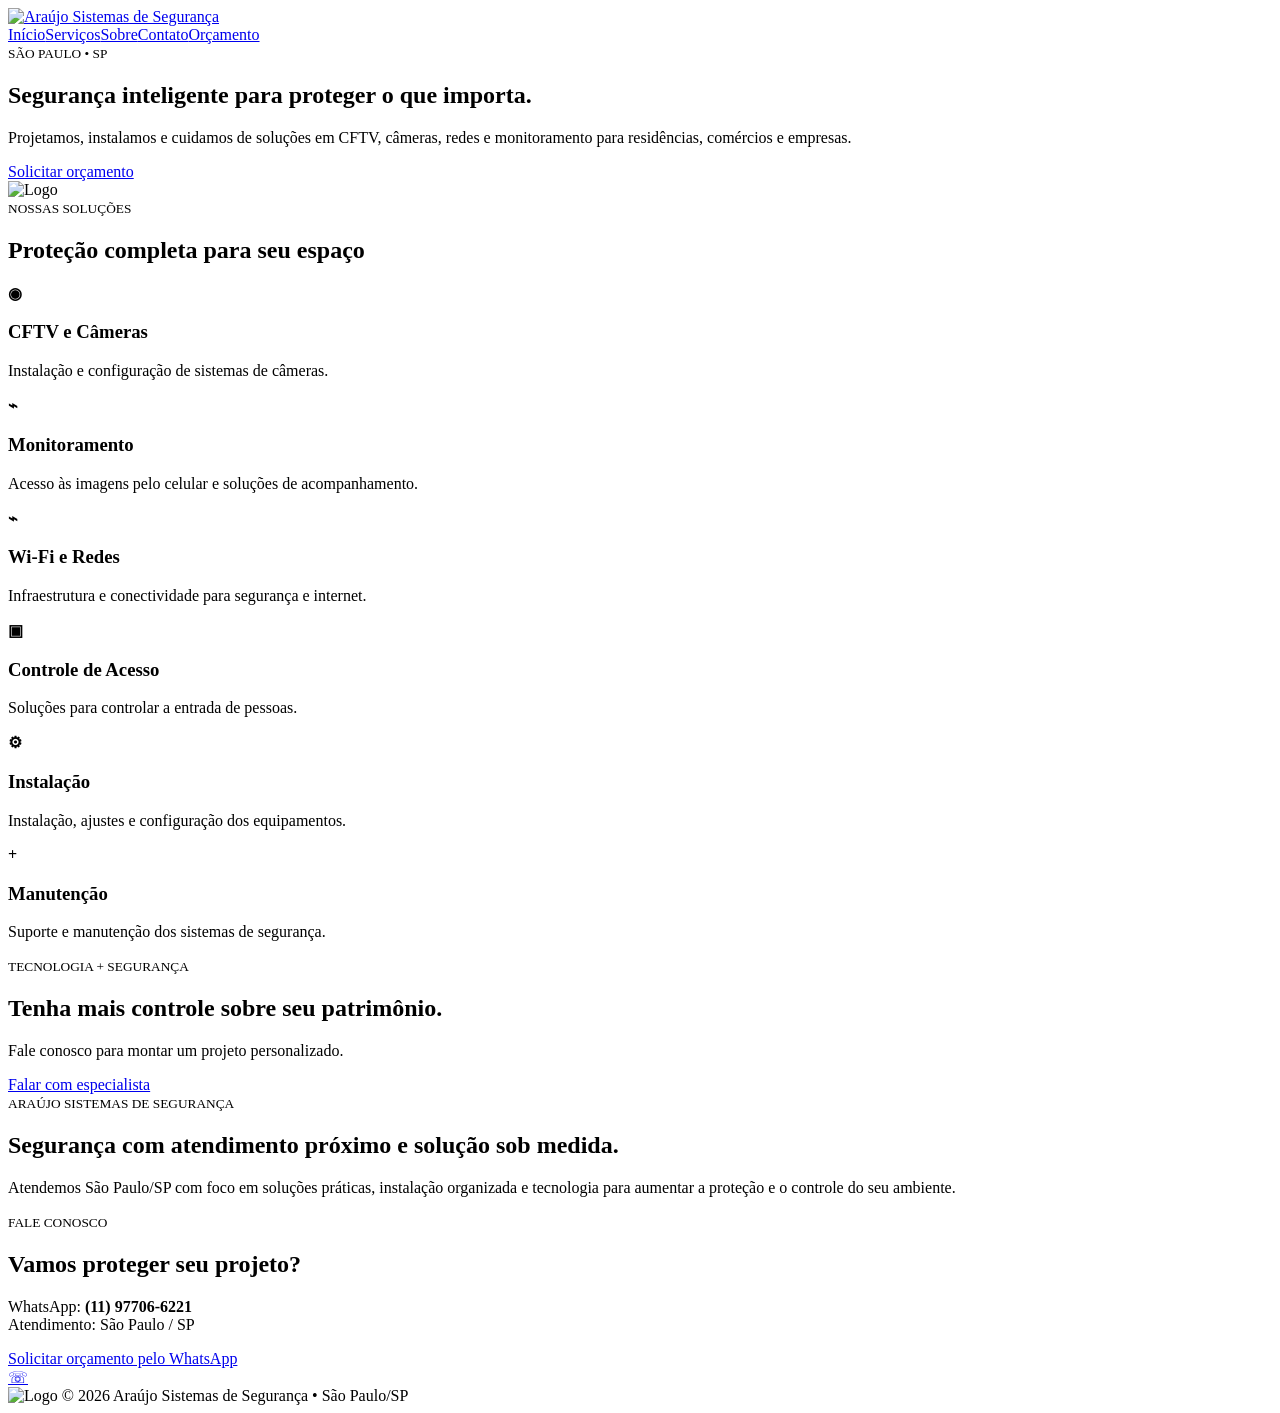
==== index.html @ f9201869 "Criar página inicial do site" ====
<!DOCTYPE html>
<html lang="pt-BR"><head><meta charset="UTF-8"><meta name="viewport" content="width=device-width,initial-scale=1"><meta name="description" content="Araújo Sistemas de Segurança — CFTV, câmeras, redes e soluções de segurança em São Paulo/SP."><title>Araújo Sistemas de Segurança | CFTV</title><link rel="stylesheet" href="style.css"></head><body><header><div class="nav"><a href="#inicio"><img src="logo.png" alt="Araújo Sistemas de Segurança"></a><nav><a href="#inicio">Início</a><a href="#servicos">Serviços</a><a href="#sobre">Sobre</a><a href="#contato">Contato</a><a class="cta" href="https://wa.me/5511977066221?text=Olá!%20Gostaria%20de%20solicitar%20um%20orçamento." target="_blank">Orçamento</a></nav></div></header><main><section id="inicio" class="hero"><div><small>SÃO PAULO • SP</small><h1>Segurança inteligente para proteger o que importa.</h1><p>Projetamos, instalamos e cuidamos de soluções em CFTV, câmeras, redes e monitoramento para residências, comércios e empresas.</p><a class="button" href="https://wa.me/5511977066221?text=Olá!%20Gostaria%20de%20solicitar%20um%20orçamento." target="_blank">Solicitar orçamento</a></div><div class="hero-logo"><img src="logo.png" alt="Logo"></div></section><section id="servicos"><small>NOSSAS SOLUÇÕES</small><h2>Proteção completa para seu espaço</h2><div class="cards"><article><b>◉</b><h3>CFTV e Câmeras</h3><p>Instalação e configuração de sistemas de câmeras.</p></article><article><b>⌁</b><h3>Monitoramento</h3><p>Acesso às imagens pelo celular e soluções de acompanhamento.</p></article><article><b>⌁</b><h3>Wi-Fi e Redes</h3><p>Infraestrutura e conectividade para segurança e internet.</p></article><article><b>▣</b><h3>Controle de Acesso</h3><p>Soluções para controlar a entrada de pessoas.</p></article><article><b>⚙</b><h3>Instalação</h3><p>Instalação, ajustes e configuração dos equipamentos.</p></article><article><b>+</b><h3>Manutenção</h3><p>Suporte e manutenção dos sistemas de segurança.</p></article></div></section><section class="banner"><small>TECNOLOGIA + SEGURANÇA</small><h2>Tenha mais controle sobre seu patrimônio.</h2><p>Fale conosco para montar um projeto personalizado.</p><a class="button" href="https://wa.me/5511977066221?text=Olá!%20Quero%20saber%20mais%20sobre%20as%20soluções%20de%20segurança." target="_blank">Falar com especialista</a></section><section id="sobre" class="about"><small>ARAÚJO SISTEMAS DE SEGURANÇA</small><h2>Segurança com atendimento próximo e solução sob medida.</h2><p>Atendemos São Paulo/SP com foco em soluções práticas, instalação organizada e tecnologia para aumentar a proteção e o controle do seu ambiente.</p></section><section id="contato" class="contact"><small>FALE CONOSCO</small><h2>Vamos proteger seu projeto?</h2><p>WhatsApp: <strong>(11) 97706-6221</strong><br>Atendimento: São Paulo / SP</p><a class="button" href="https://wa.me/5511977066221?text=Olá!%20Vim%20pelo%20site%20Araújo%20Sistemas%20de%20Segurança%20e%20gostaria%20de%20um%20orçamento." target="_blank">Solicitar orçamento pelo WhatsApp</a></section></main><a class="whatsapp" href="https://wa.me/5511977066221?text=Olá!%20Gostaria%20de%20um%20orçamento." target="_blank">☏</a><footer><img src="logo.png" alt="Logo"> © 2026 Araújo Sistemas de Segurança • São Paulo/SP</footer></body></html>
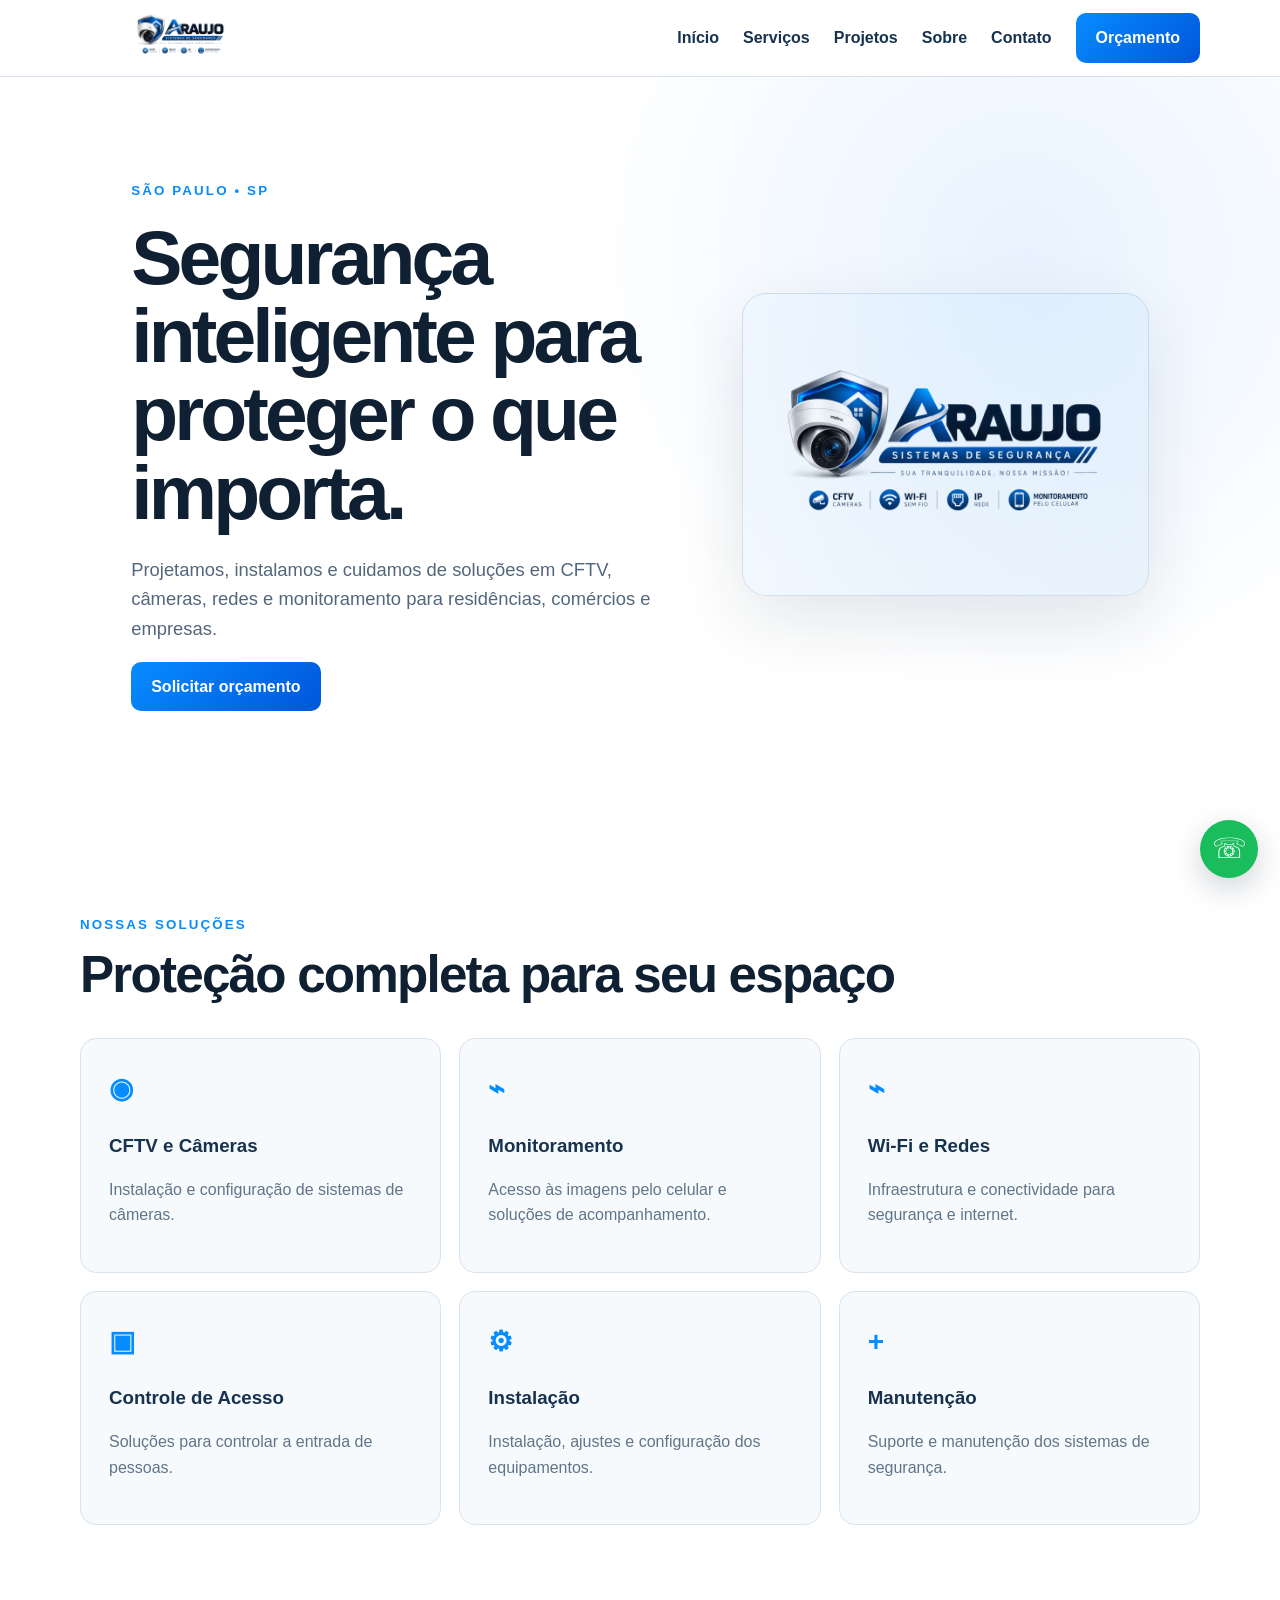
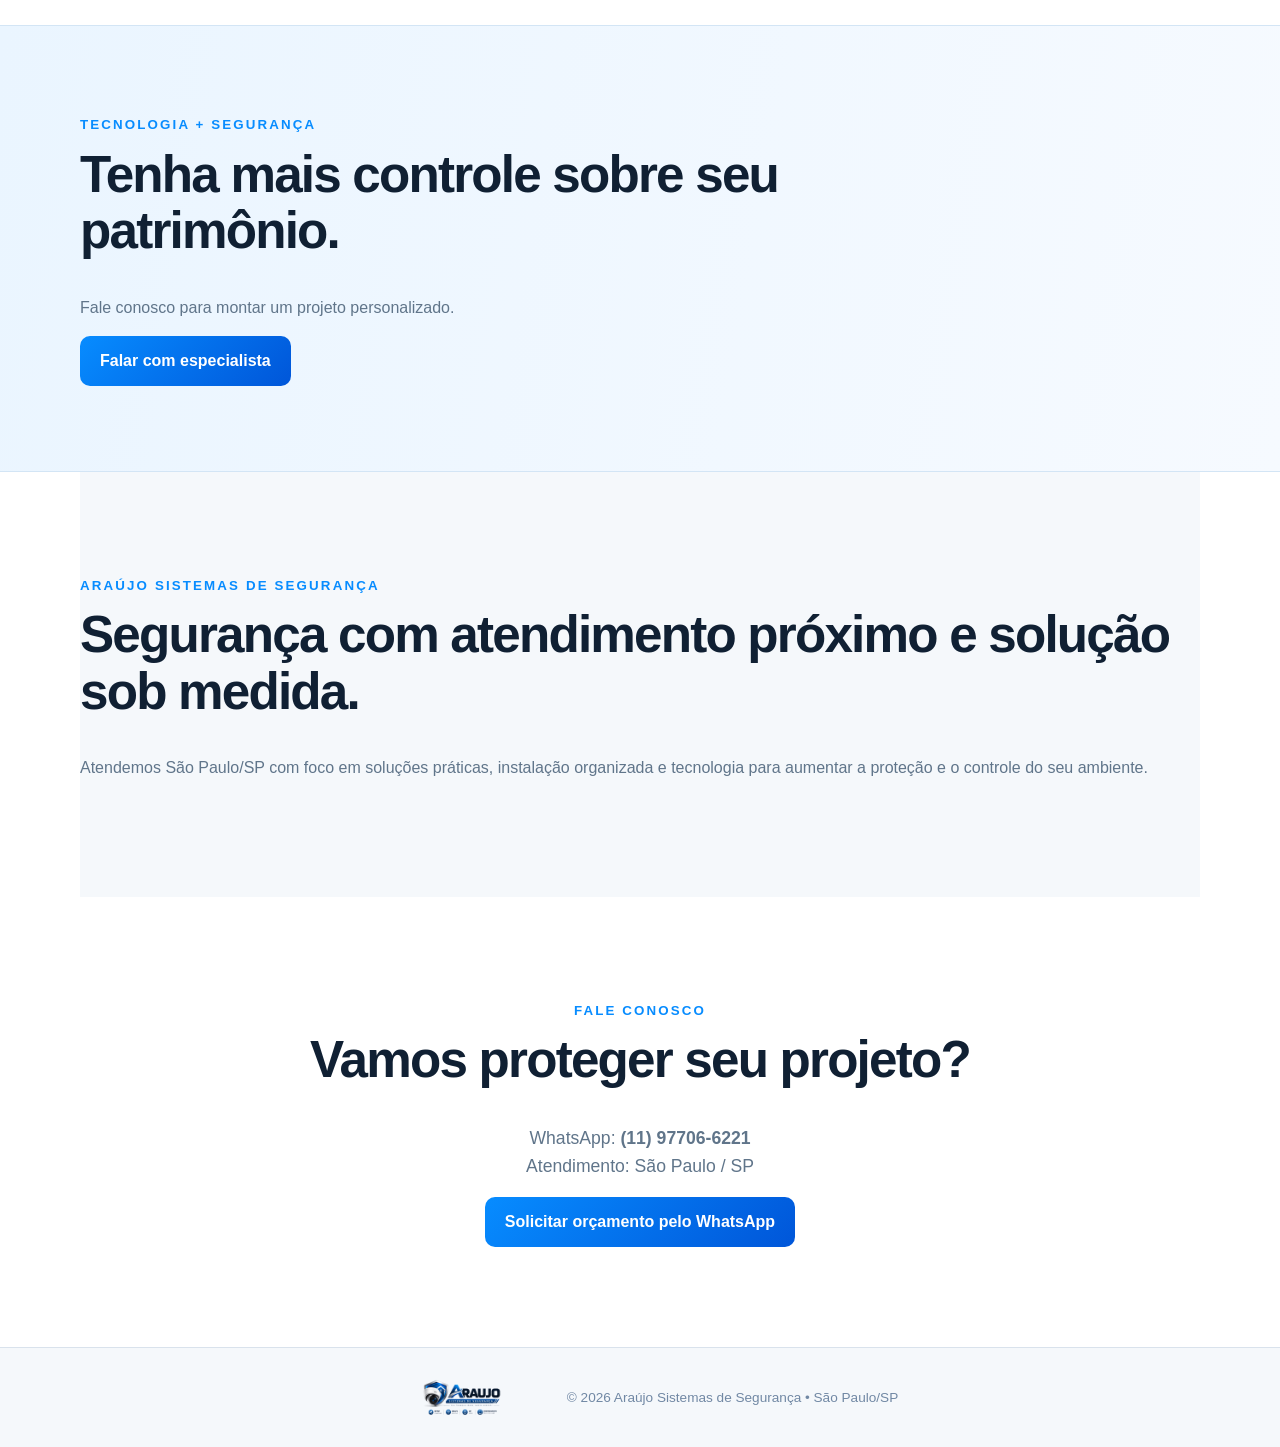
==== commit 8841a341: "Adicionar link para página Projetos" ====
--- a/index.html
+++ b/index.html
@@ -1,2 +1,2 @@
 <!DOCTYPE html>
-<html lang="pt-BR"><head><meta charset="UTF-8"><meta name="viewport" content="width=device-width,initial-scale=1"><meta name="description" content="Araújo Sistemas de Segurança — CFTV, câmeras, redes e soluções de segurança em São Paulo/SP."><title>Araújo Sistemas de Segurança | CFTV</title><link rel="stylesheet" href="style.css"></head><body><header><div class="nav"><a href="#inicio"><img src="logo.png" alt="Araújo Sistemas de Segurança"></a><nav><a href="#inicio">Início</a><a href="#servicos">Serviços</a><a href="#sobre">Sobre</a><a href="#contato">Contato</a><a class="cta" href="https://wa.me/5511977066221?text=Olá!%20Gostaria%20de%20solicitar%20um%20orçamento." target="_blank">Orçamento</a></nav></div></header><main><section id="inicio" class="hero"><div><small>SÃO PAULO • SP</small><h1>Segurança inteligente para proteger o que importa.</h1><p>Projetamos, instalamos e cuidamos de soluções em CFTV, câmeras, redes e monitoramento para residências, comércios e empresas.</p><a class="button" href="https://wa.me/5511977066221?text=Olá!%20Gostaria%20de%20solicitar%20um%20orçamento." target="_blank">Solicitar orçamento</a></div><div class="hero-logo"><img src="logo.png" alt="Logo"></div></section><section id="servicos"><small>NOSSAS SOLUÇÕES</small><h2>Proteção completa para seu espaço</h2><div class="cards"><article><b>◉</b><h3>CFTV e Câmeras</h3><p>Instalação e configuração de sistemas de câmeras.</p></article><article><b>⌁</b><h3>Monitoramento</h3><p>Acesso às imagens pelo celular e soluções de acompanhamento.</p></article><article><b>⌁</b><h3>Wi-Fi e Redes</h3><p>Infraestrutura e conectividade para segurança e internet.</p></article><article><b>▣</b><h3>Controle de Acesso</h3><p>Soluções para controlar a entrada de pessoas.</p></article><article><b>⚙</b><h3>Instalação</h3><p>Instalação, ajustes e configuração dos equipamentos.</p></article><article><b>+</b><h3>Manutenção</h3><p>Suporte e manutenção dos sistemas de segurança.</p></article></div></section><section class="banner"><small>TECNOLOGIA + SEGURANÇA</small><h2>Tenha mais controle sobre seu patrimônio.</h2><p>Fale conosco para montar um projeto personalizado.</p><a class="button" href="https://wa.me/5511977066221?text=Olá!%20Quero%20saber%20mais%20sobre%20as%20soluções%20de%20segurança." target="_blank">Falar com especialista</a></section><section id="sobre" class="about"><small>ARAÚJO SISTEMAS DE SEGURANÇA</small><h2>Segurança com atendimento próximo e solução sob medida.</h2><p>Atendemos São Paulo/SP com foco em soluções práticas, instalação organizada e tecnologia para aumentar a proteção e o controle do seu ambiente.</p></section><section id="contato" class="contact"><small>FALE CONOSCO</small><h2>Vamos proteger seu projeto?</h2><p>WhatsApp: <strong>(11) 97706-6221</strong><br>Atendimento: São Paulo / SP</p><a class="button" href="https://wa.me/5511977066221?text=Olá!%20Vim%20pelo%20site%20Araújo%20Sistemas%20de%20Segurança%20e%20gostaria%20de%20um%20orçamento." target="_blank">Solicitar orçamento pelo WhatsApp</a></section></main><a class="whatsapp" href="https://wa.me/5511977066221?text=Olá!%20Gostaria%20de%20um%20orçamento." target="_blank">☏</a><footer><img src="logo.png" alt="Logo"> © 2026 Araújo Sistemas de Segurança • São Paulo/SP</footer></body></html>+<html lang="pt-BR"><head><meta charset="UTF-8"><meta name="viewport" content="width=device-width,initial-scale=1"><meta name="description" content="Araújo Sistemas de Segurança — CFTV, câmeras, redes e soluções de segurança em São Paulo/SP."><title>Araújo Sistemas de Segurança | CFTV</title><link rel="stylesheet" href="style.css"></head><body><header><div class="nav"><a href="#inicio"><img src="logo.png" alt="Araújo Sistemas de Segurança"></a><nav><a href="#inicio">Início</a><a href="#servicos">Serviços</a><a href="projetos.html">Projetos</a><a href="#sobre">Sobre</a><a href="#contato">Contato</a><a class="cta" href="https://wa.me/5511977066221?text=Olá!%20Gostaria%20de%20solicitar%20um%20orçamento." target="_blank">Orçamento</a></nav></div></header><main><section id="inicio" class="hero"><div><small>SÃO PAULO • SP</small><h1>Segurança inteligente para proteger o que importa.</h1><p>Projetamos, instalamos e cuidamos de soluções em CFTV, câmeras, redes e monitoramento para residências, comércios e empresas.</p><a class="button" href="https://wa.me/5511977066221?text=Olá!%20Gostaria%20de%20solicitar%20um%20orçamento." target="_blank">Solicitar orçamento</a></div><div class="hero-logo"><img src="logo.png" alt="Logo"></div></section><section id="servicos"><small>NOSSAS SOLUÇÕES</small><h2>Proteção completa para seu espaço</h2><div class="cards"><article><b>◉</b><h3>CFTV e Câmeras</h3><p>Instalação e configuração de sistemas de câmeras.</p></article><article><b>⌁</b><h3>Monitoramento</h3><p>Acesso às imagens pelo celular e soluções de acompanhamento.</p></article><article><b>⌁</b><h3>Wi-Fi e Redes</h3><p>Infraestrutura e conectividade para segurança e internet.</p></article><article><b>▣</b><h3>Controle de Acesso</h3><p>Soluções para controlar a entrada de pessoas.</p></article><article><b>⚙</b><h3>Instalação</h3><p>Instalação, ajustes e configuração dos equipamentos.</p></article><article><b>+</b><h3>Manutenção</h3><p>Suporte e manutenção dos sistemas de segurança.</p></article></div></section><section class="banner"><small>TECNOLOGIA + SEGURANÇA</small><h2>Tenha mais controle sobre seu patrimônio.</h2><p>Fale conosco para montar um projeto personalizado.</p><a class="button" href="https://wa.me/5511977066221?text=Olá!%20Quero%20saber%20mais%20sobre%20as%20soluções%20de%20segurança." target="_blank">Falar com especialista</a></section><section id="sobre" class="about"><small>ARAÚJO SISTEMAS DE SEGURANÇA</small><h2>Segurança com atendimento próximo e solução sob medida.</h2><p>Atendemos São Paulo/SP com foco em soluções práticas, instalação organizada e tecnologia para aumentar a proteção e o controle do seu ambiente.</p></section><section id="contato" class="contact"><small>FALE CONOSCO</small><h2>Vamos proteger seu projeto?</h2><p>WhatsApp: <strong>(11) 97706-6221</strong><br>Atendimento: São Paulo / SP</p><a class="button" href="https://wa.me/5511977066221?text=Olá!%20Vim%20pelo%20site%20Araújo%20Sistemas%20de%20Segurança%20e%20gostaria%20de%20um%20orçamento." target="_blank">Solicitar orçamento pelo WhatsApp</a></section></main><a class="whatsapp" href="https://wa.me/5511977066221?text=Olá!%20Gostaria%20de%20um%20orçamento." target="_blank">☏</a><footer><img src="logo.png" alt="Logo"> © 2026 Araújo Sistemas de Segurança • São Paulo/SP</footer></body></html>
--- a/style.css
+++ b/style.css
@@ -0,0 +1 @@
+*{box-sizing:border-box}html{scroll-behavior:smooth}body{margin:0;background:#fff;color:#102033;font-family:Arial,Helvetica,sans-serif;line-height:1.6}header{position:sticky;top:0;z-index:5;background:#fffffff2;border-bottom:1px solid #d9e2ec;backdrop-filter:blur(12px)}.nav{width:min(1120px,92%);margin:auto;min-height:76px;display:flex;align-items:center;justify-content:space-between;gap:25px}.nav img{width:200px;max-height:62px;object-fit:contain}.nav nav{display:flex;gap:24px;align-items:center}.nav a{color:#17324f;text-decoration:none;font-weight:700}.nav nav a:hover{color:#078cff}.cta,.button{background:linear-gradient(135deg,#078cff,#0056d9);color:#fff!important;padding:12px 20px;border-radius:10px;text-decoration:none;font-weight:800;display:inline-block}.hero{padding:100px 4%;width:min(1120px,92%);margin:auto;min-height:620px;display:grid;grid-template-columns:1.15fr .85fr;gap:60px;align-items:center}.hero:before{content:"";position:absolute;inset:76px 0 auto;height:600px;background:radial-gradient(circle at 80% 30%,#087dff18,transparent 40%);pointer-events:none}.hero small,section>small{color:#078cff;font-weight:800;letter-spacing:.16em}.hero h1{font-size:clamp(2.8rem,6vw,5rem);line-height:1.02;letter-spacing:-.05em;margin:15px 0 24px;color:#102033}.hero p{font-size:1.15rem;color:#52677d;max-width:680px}.hero-logo{padding:35px;border:1px solid #d5e0eb;border-radius:24px;background:linear-gradient(145deg,#f7fbff,#edf5fc);box-shadow:0 25px 70px #1020331c}.hero-logo img{width:100%;border-radius:10px}section:not(.hero){width:min(1120px,92%);margin:auto;padding:100px 0}h2{font-size:clamp(2rem,4vw,3.2rem);line-height:1.1;letter-spacing:-.035em;margin:10px 0 35px;color:#102033}.cards{display:grid;grid-template-columns:repeat(3,1fr);gap:18px}.cards article{padding:28px;border:1px solid #d9e3ed;background:#f7fafc;border-radius:16px}.cards b{font-size:28px;color:#078cff}.cards h3{margin-bottom:8px;color:#17324f}.cards p,.about p,.contact p,.banner p{color:#60758a}.banner{max-width:none!important;width:100%!important;padding:85px max(4%,calc((100% - 1120px)/2))!important;background:linear-gradient(100deg,#eaf5ff,#f6faff);border-block:1px solid #d3e5f5}.banner h2{max-width:700px}.about{background:#f5f8fb}.contact{text-align:center}.contact p{font-size:1.1rem}.whatsapp{position:fixed;right:22px;bottom:22px;width:58px;height:58px;border-radius:50%;background:#19bd5b;color:white;text-decoration:none;display:grid;place-items:center;font-size:28px;z-index:10;box-shadow:0 10px 30px #10203333}footer{border-top:1px solid #d9e2ec;background:#f5f8fb;color:#7188a4;min-height:100px;display:flex;align-items:center;justify-content:center;gap:25px;padding:20px;text-align:center;font-size:.85rem}footer img{width:160px;max-height:55px;object-fit:contain}@media(max-width:800px){.nav nav{gap:10px}.nav nav a:not(.cta){display:none}.hero{grid-template-columns:1fr;padding:70px 0}.cards{grid-template-columns:1fr 1fr}}@media(max-width:520px){.nav img{width:165px}.cards{grid-template-columns:1fr}.hero h1{font-size:2.7rem}section:not(.hero){padding:70px 0}}
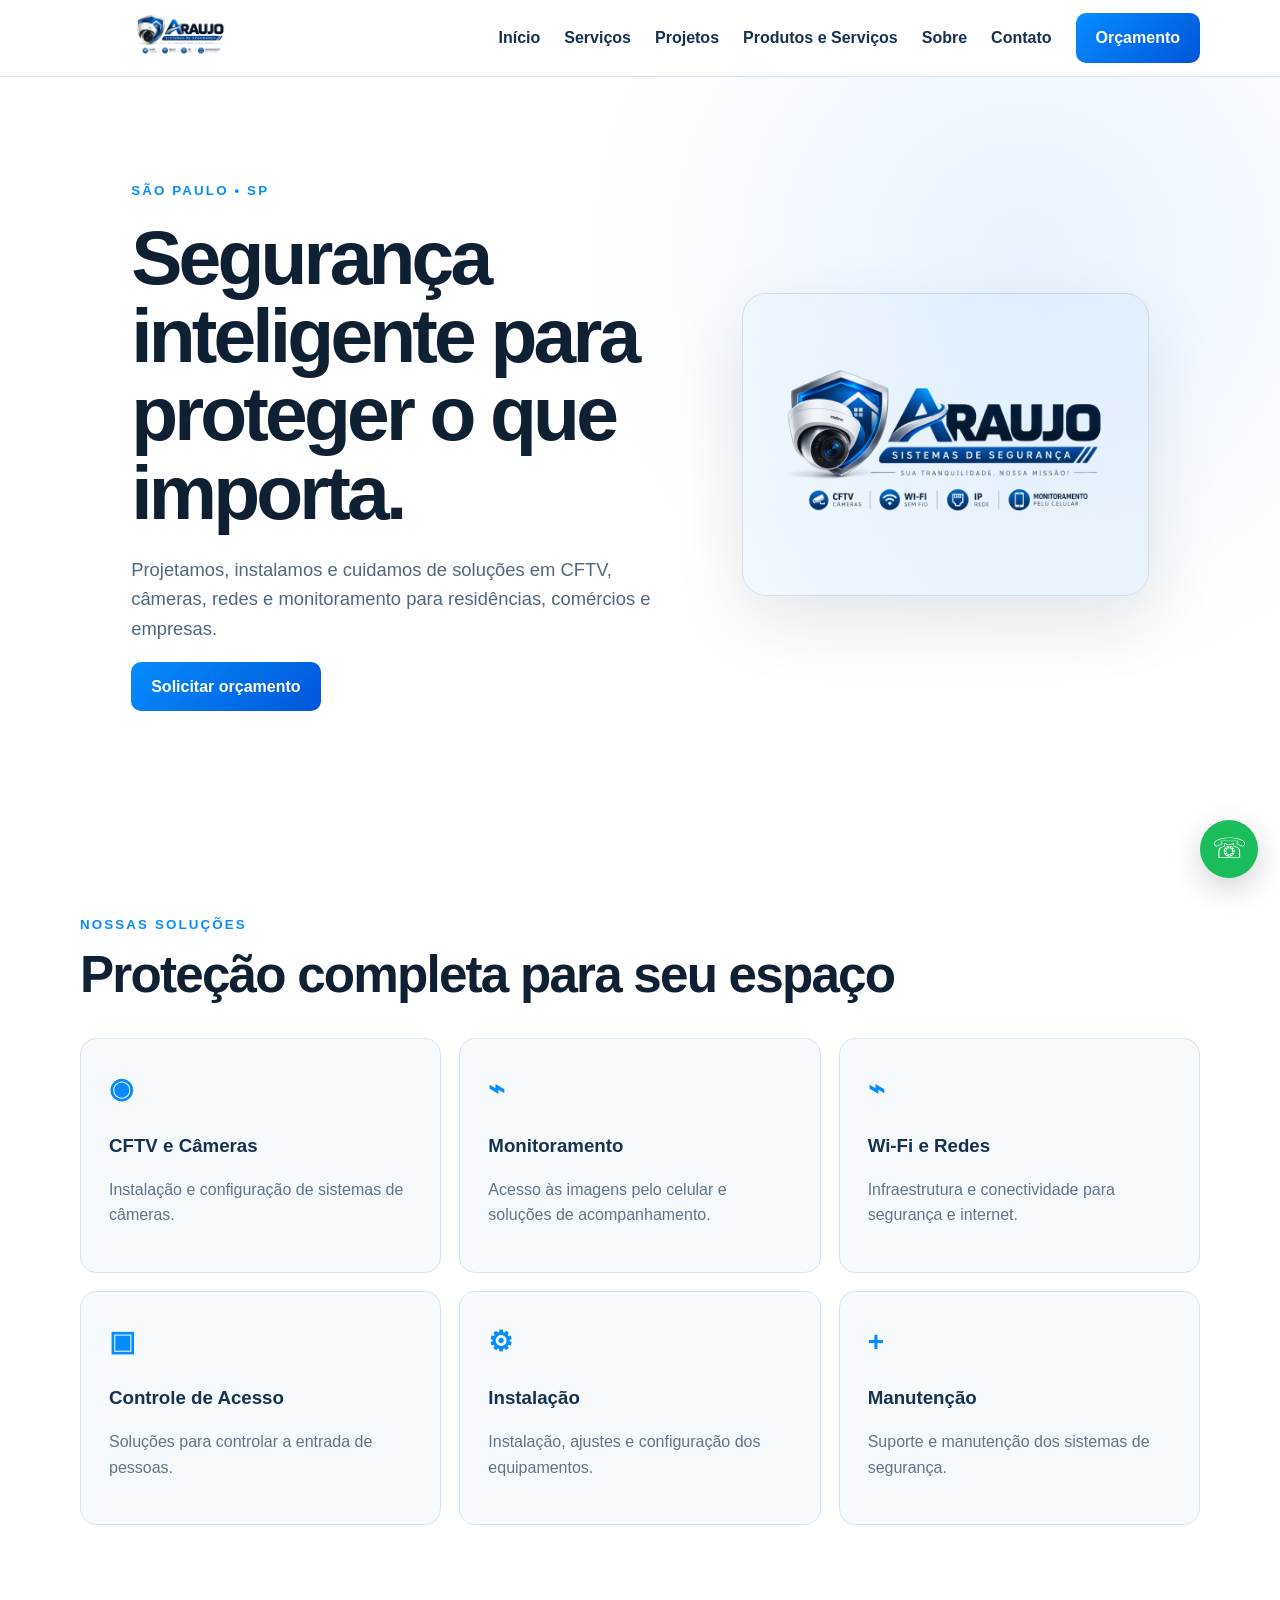
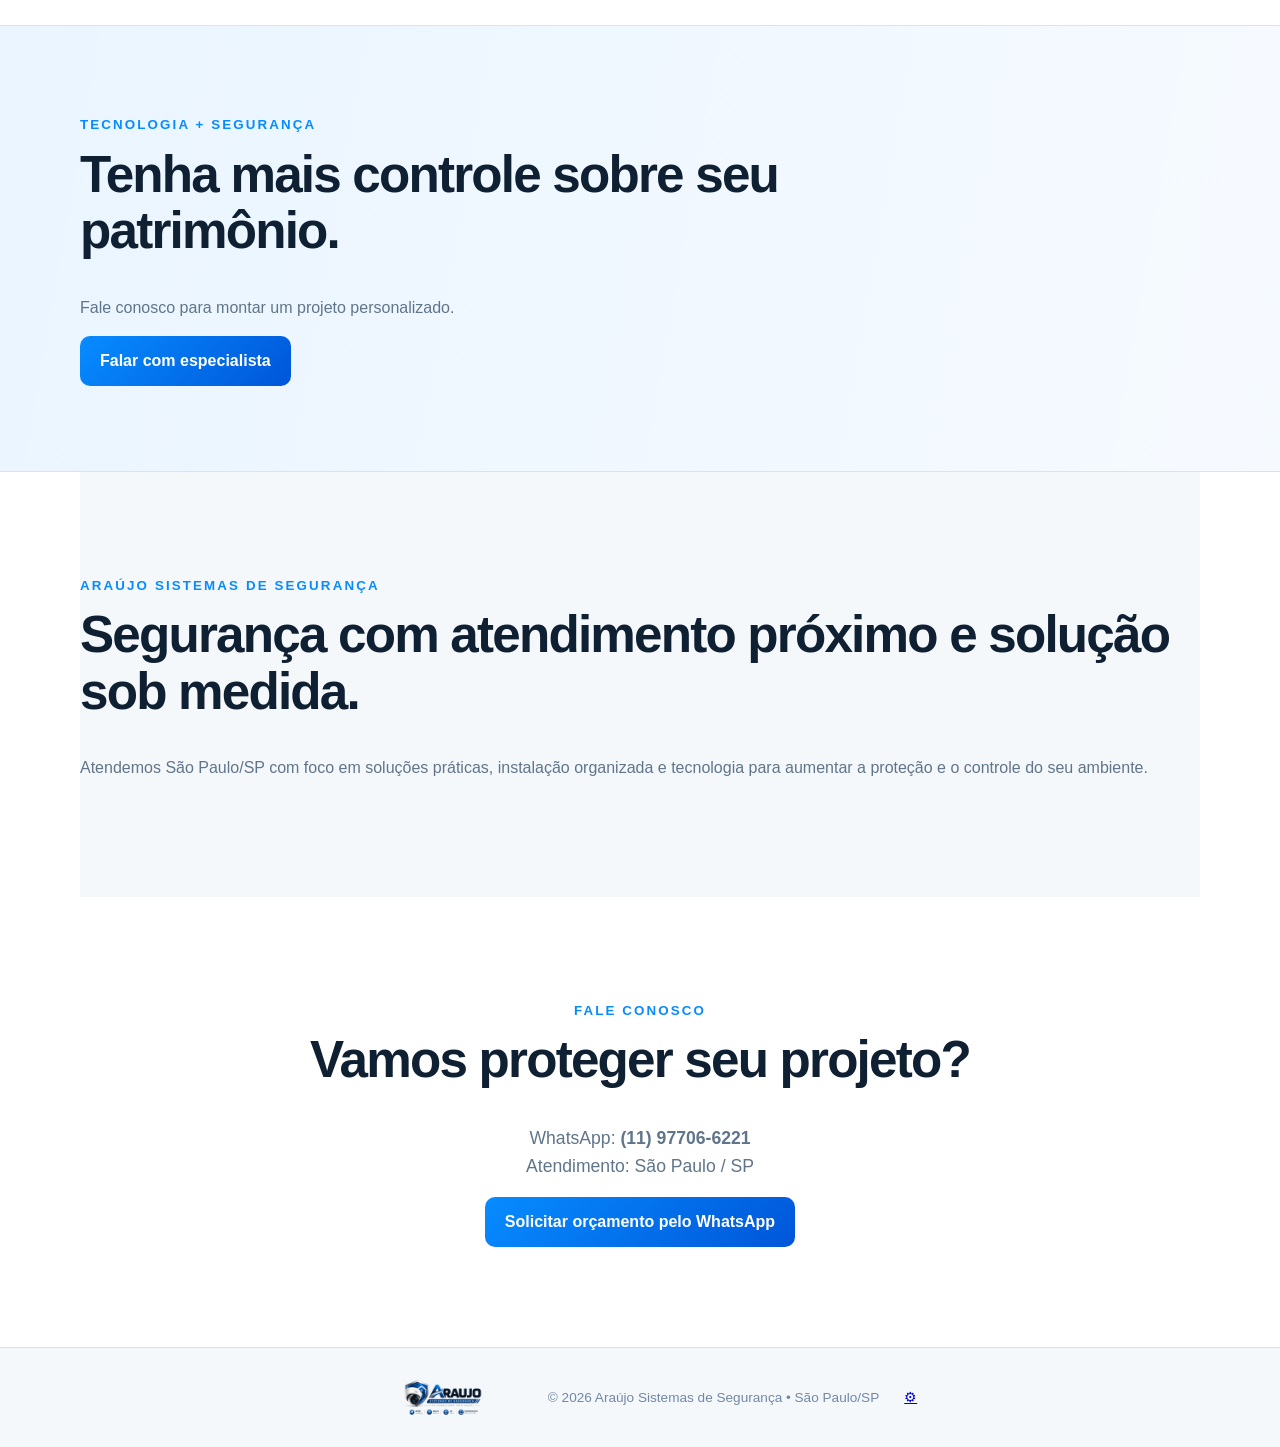
==== commit a0adb121: "Adicionar acesso administrativo discreto no rodapé e link para produtos" ====
--- a/index.html
+++ b/index.html
@@ -1,2 +1 @@
-<!DOCTYPE html>
-<html lang="pt-BR"><head><meta charset="UTF-8"><meta name="viewport" content="width=device-width,initial-scale=1"><meta name="description" content="Araújo Sistemas de Segurança — CFTV, câmeras, redes e soluções de segurança em São Paulo/SP."><title>Araújo Sistemas de Segurança | CFTV</title><link rel="stylesheet" href="style.css"></head><body><header><div class="nav"><a href="#inicio"><img src="logo.png" alt="Araújo Sistemas de Segurança"></a><nav><a href="#inicio">Início</a><a href="#servicos">Serviços</a><a href="projetos.html">Projetos</a><a href="#sobre">Sobre</a><a href="#contato">Contato</a><a class="cta" href="https://wa.me/5511977066221?text=Olá!%20Gostaria%20de%20solicitar%20um%20orçamento." target="_blank">Orçamento</a></nav></div></header><main><section id="inicio" class="hero"><div><small>SÃO PAULO • SP</small><h1>Segurança inteligente para proteger o que importa.</h1><p>Projetamos, instalamos e cuidamos de soluções em CFTV, câmeras, redes e monitoramento para residências, comércios e empresas.</p><a class="button" href="https://wa.me/5511977066221?text=Olá!%20Gostaria%20de%20solicitar%20um%20orçamento." target="_blank">Solicitar orçamento</a></div><div class="hero-logo"><img src="logo.png" alt="Logo"></div></section><section id="servicos"><small>NOSSAS SOLUÇÕES</small><h2>Proteção completa para seu espaço</h2><div class="cards"><article><b>◉</b><h3>CFTV e Câmeras</h3><p>Instalação e configuração de sistemas de câmeras.</p></article><article><b>⌁</b><h3>Monitoramento</h3><p>Acesso às imagens pelo celular e soluções de acompanhamento.</p></article><article><b>⌁</b><h3>Wi-Fi e Redes</h3><p>Infraestrutura e conectividade para segurança e internet.</p></article><article><b>▣</b><h3>Controle de Acesso</h3><p>Soluções para controlar a entrada de pessoas.</p></article><article><b>⚙</b><h3>Instalação</h3><p>Instalação, ajustes e configuração dos equipamentos.</p></article><article><b>+</b><h3>Manutenção</h3><p>Suporte e manutenção dos sistemas de segurança.</p></article></div></section><section class="banner"><small>TECNOLOGIA + SEGURANÇA</small><h2>Tenha mais controle sobre seu patrimônio.</h2><p>Fale conosco para montar um projeto personalizado.</p><a class="button" href="https://wa.me/5511977066221?text=Olá!%20Quero%20saber%20mais%20sobre%20as%20soluções%20de%20segurança." target="_blank">Falar com especialista</a></section><section id="sobre" class="about"><small>ARAÚJO SISTEMAS DE SEGURANÇA</small><h2>Segurança com atendimento próximo e solução sob medida.</h2><p>Atendemos São Paulo/SP com foco em soluções práticas, instalação organizada e tecnologia para aumentar a proteção e o controle do seu ambiente.</p></section><section id="contato" class="contact"><small>FALE CONOSCO</small><h2>Vamos proteger seu projeto?</h2><p>WhatsApp: <strong>(11) 97706-6221</strong><br>Atendimento: São Paulo / SP</p><a class="button" href="https://wa.me/5511977066221?text=Olá!%20Vim%20pelo%20site%20Araújo%20Sistemas%20de%20Segurança%20e%20gostaria%20de%20um%20orçamento." target="_blank">Solicitar orçamento pelo WhatsApp</a></section></main><a class="whatsapp" href="https://wa.me/5511977066221?text=Olá!%20Gostaria%20de%20um%20orçamento." target="_blank">☏</a><footer><img src="logo.png" alt="Logo"> © 2026 Araújo Sistemas de Segurança • São Paulo/SP</footer></body></html>+<!DOCTYPE html><html lang="pt-BR"><head><meta charset="UTF-8"><meta name="viewport" content="width=device-width,initial-scale=1"><meta name="description" content="Araújo Sistemas de Segurança — CFTV, câmeras, redes e soluções de segurança em São Paulo/SP."><title>Araújo Sistemas de Segurança | CFTV</title><link rel="stylesheet" href="style.css"></head><body><header><div class="nav"><a href="#inicio"><img src="logo.png" alt="Araújo Sistemas de Segurança"></a><nav><a href="#inicio">Início</a><a href="#servicos">Serviços</a><a href="projetos.html">Projetos</a><a href="produtos.html">Produtos e Serviços</a><a href="#sobre">Sobre</a><a href="#contato">Contato</a><a class="cta" href="https://wa.me/5511977066221?text=Olá!%20Gostaria%20de%20solicitar%20um%20orçamento." target="_blank">Orçamento</a></nav></div></header><main><section id="inicio" class="hero"><div><small>SÃO PAULO • SP</small><h1>Segurança inteligente para proteger o que importa.</h1><p>Projetamos, instalamos e cuidamos de soluções em CFTV, câmeras, redes e monitoramento para residências, comércios e empresas.</p><a class="button" href="https://wa.me/5511977066221?text=Olá!%20Gostaria%20de%20solicitar%20um%20orçamento." target="_blank">Solicitar orçamento</a></div><div class="hero-logo"><img src="logo.png" alt="Logo"></div></section><section id="servicos"><small>NOSSAS SOLUÇÕES</small><h2>Proteção completa para seu espaço</h2><div class="cards"><article><b>◉</b><h3>CFTV e Câmeras</h3><p>Instalação e configuração de sistemas de câmeras.</p></article><article><b>⌁</b><h3>Monitoramento</h3><p>Acesso às imagens pelo celular e soluções de acompanhamento.</p></article><article><b>⌁</b><h3>Wi-Fi e Redes</h3><p>Infraestrutura e conectividade para segurança e internet.</p></article><article><b>▣</b><h3>Controle de Acesso</h3><p>Soluções para controlar a entrada de pessoas.</p></article><article><b>⚙</b><h3>Instalação</h3><p>Instalação, ajustes e configuração dos equipamentos.</p></article><article><b>+</b><h3>Manutenção</h3><p>Suporte e manutenção dos sistemas de segurança.</p></article></div></section><section class="banner"><small>TECNOLOGIA + SEGURANÇA</small><h2>Tenha mais controle sobre seu patrimônio.</h2><p>Fale conosco para montar um projeto personalizado.</p><a class="button" href="https://wa.me/5511977066221?text=Olá!%20Quero%20saber%20mais%20sobre%20as%20soluções%20de%20segurança." target="_blank">Falar com especialista</a></section><section id="sobre" class="about"><small>ARAÚJO SISTEMAS DE SEGURANÇA</small><h2>Segurança com atendimento próximo e solução sob medida.</h2><p>Atendemos São Paulo/SP com foco em soluções práticas, instalação organizada e tecnologia para aumentar a proteção e o controle do seu ambiente.</p></section><section id="contato" class="contact"><small>FALE CONOSCO</small><h2>Vamos proteger seu projeto?</h2><p>WhatsApp: <strong>(11) 97706-6221</strong><br>Atendimento: São Paulo / SP</p><a class="button" href="https://wa.me/5511977066221?text=Olá!%20Vim%20pelo%20site%20Araújo%20Sistemas%20de%20Segurança%20e%20gostaria%20de%20um%20orçamento." target="_blank">Solicitar orçamento pelo WhatsApp</a></section></main><a class="whatsapp" href="https://wa.me/5511977066221?text=Olá!%20Gostaria%20de%20um%20orçamento." target="_blank">☏</a><footer><img src="logo.png" alt="Logo"><span>© 2026 Araújo Sistemas de Segurança • São Paulo/SP</span><a class="admin-footer" href="admin.html" aria-label="Área administrativa" title="Área administrativa">⚙</a></footer></body></html>
